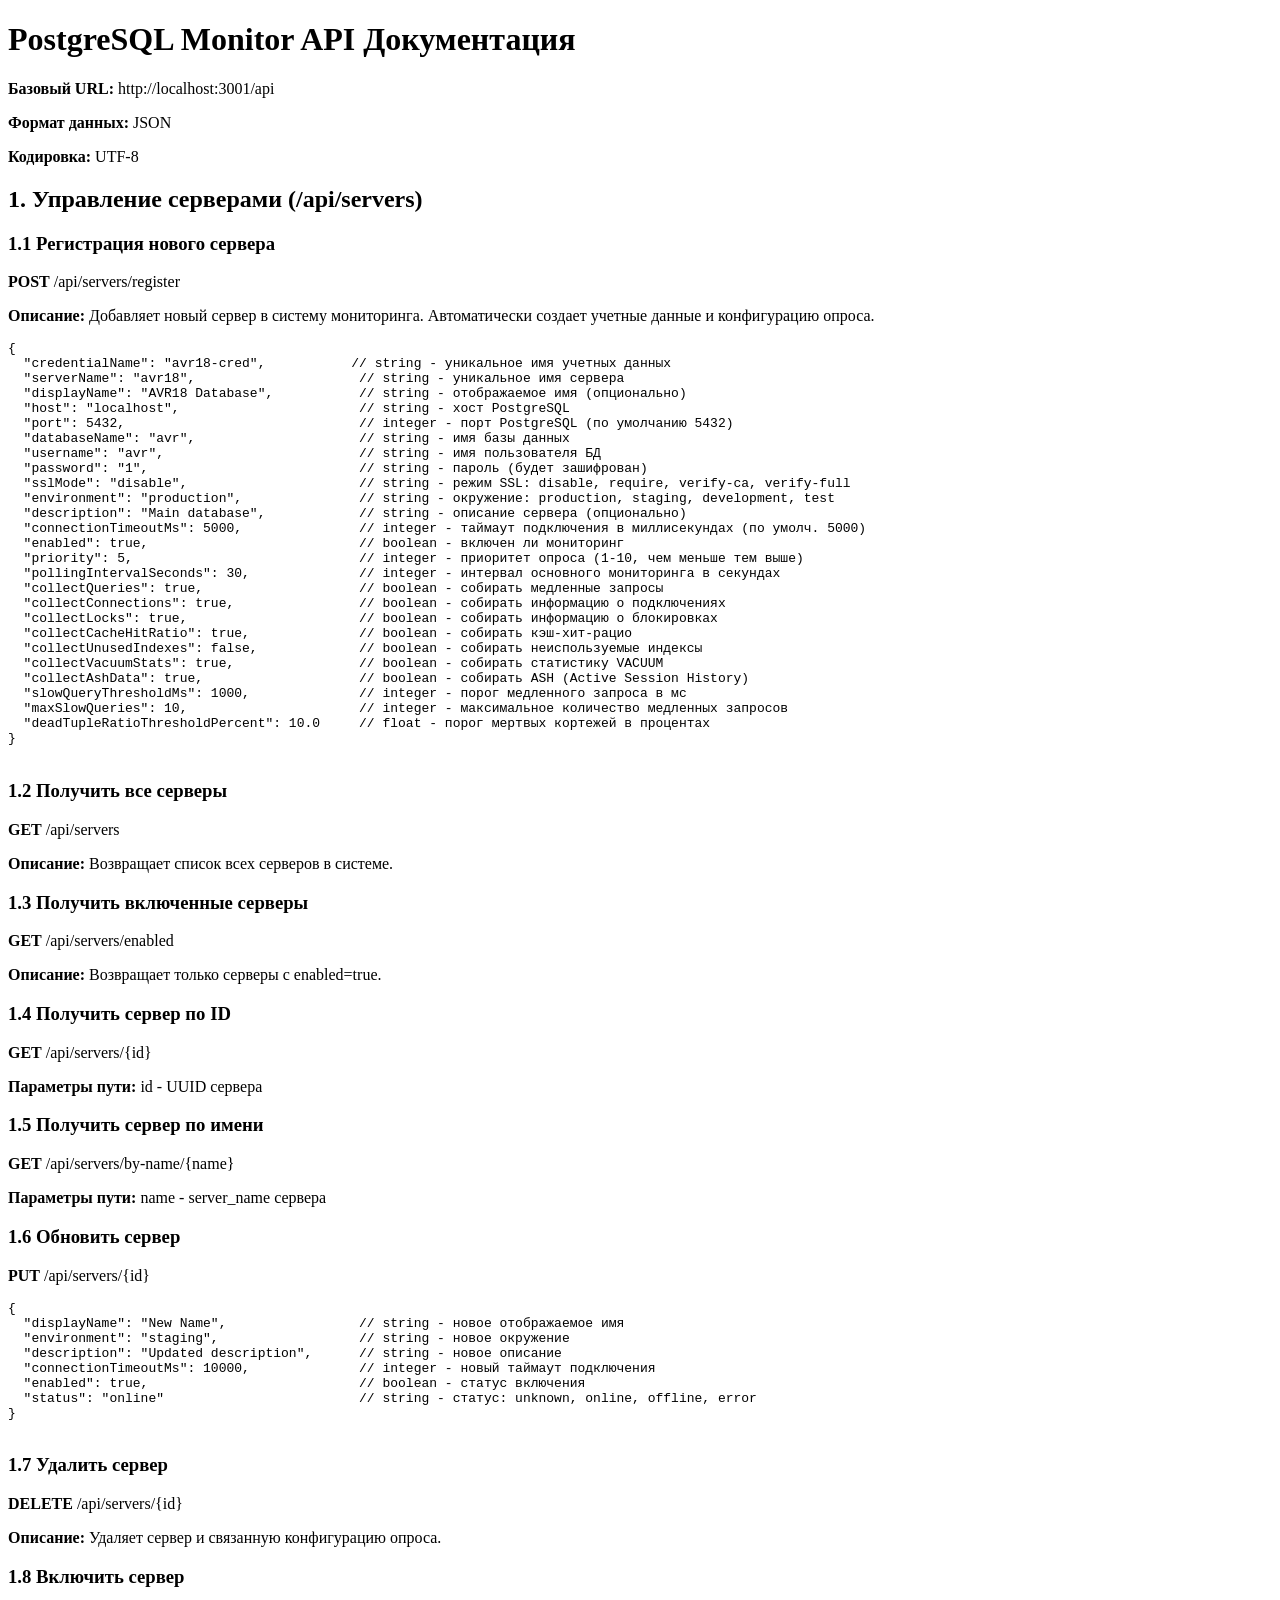
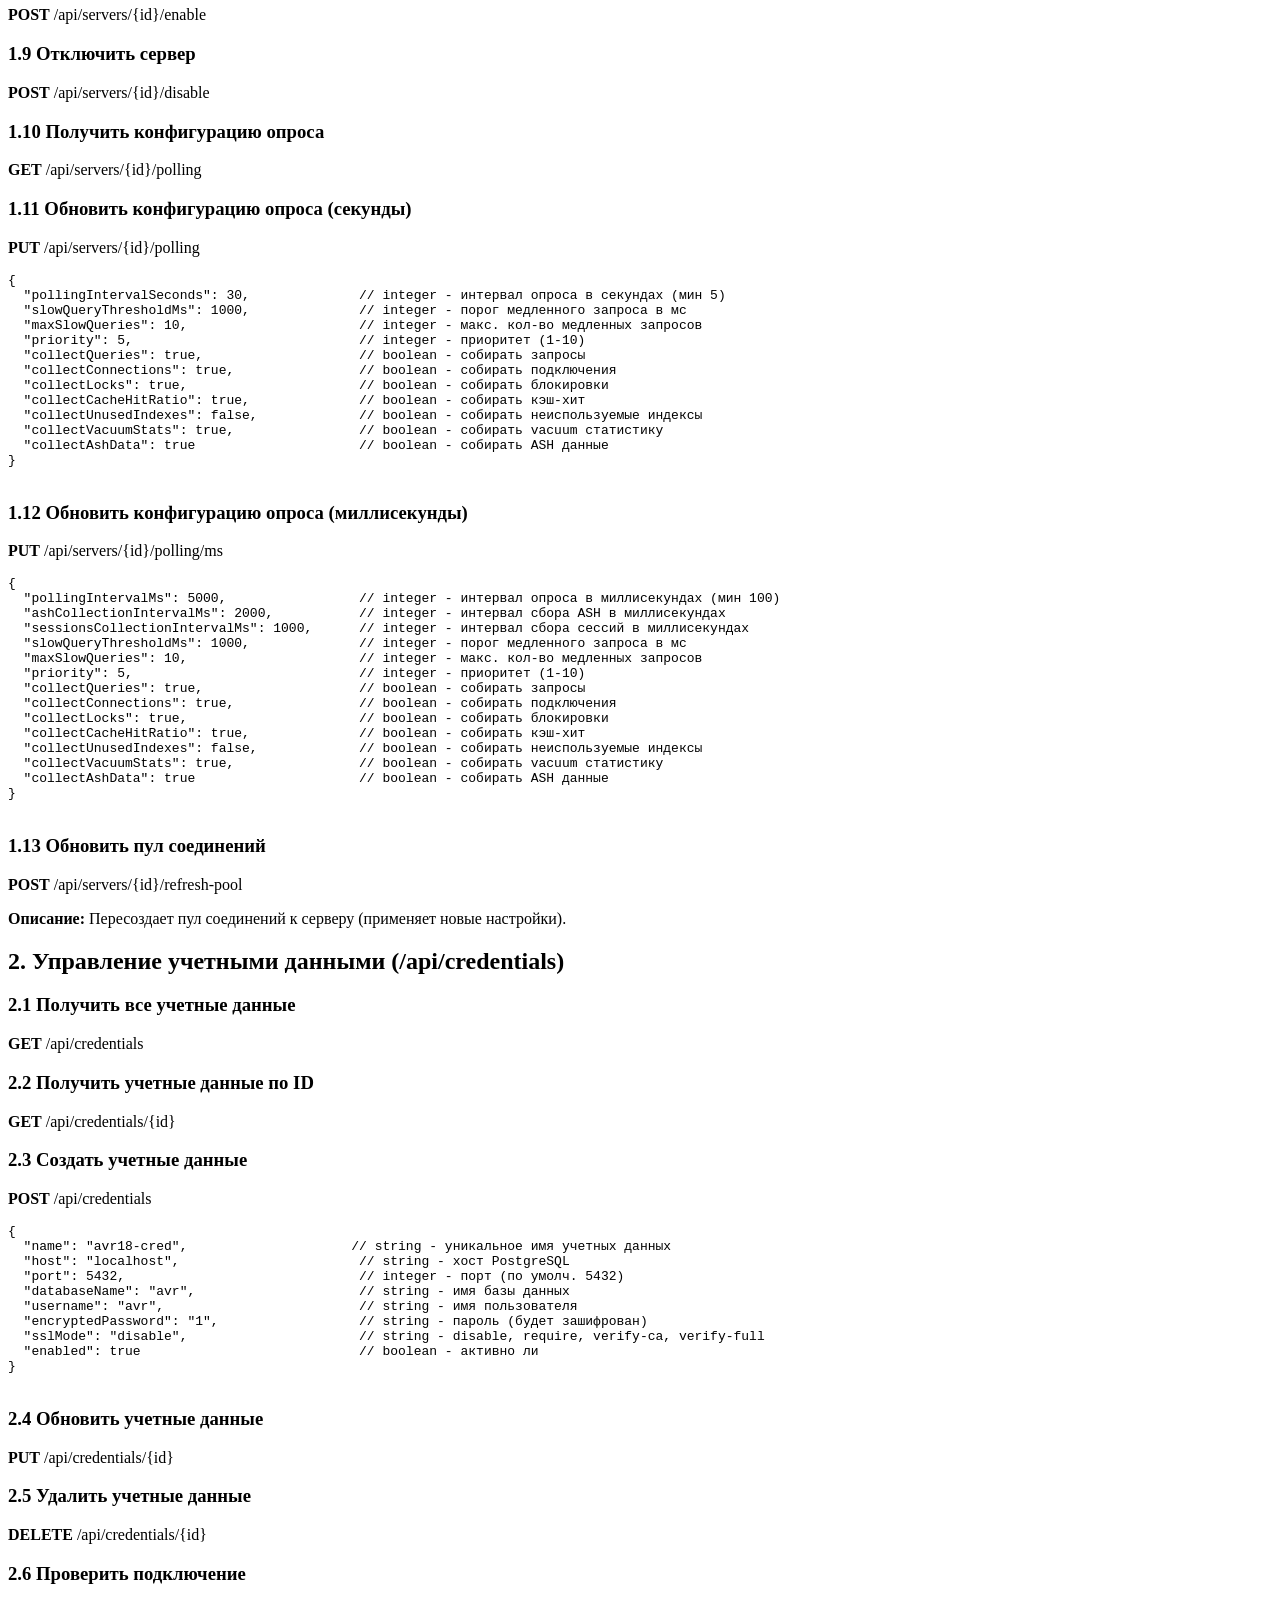
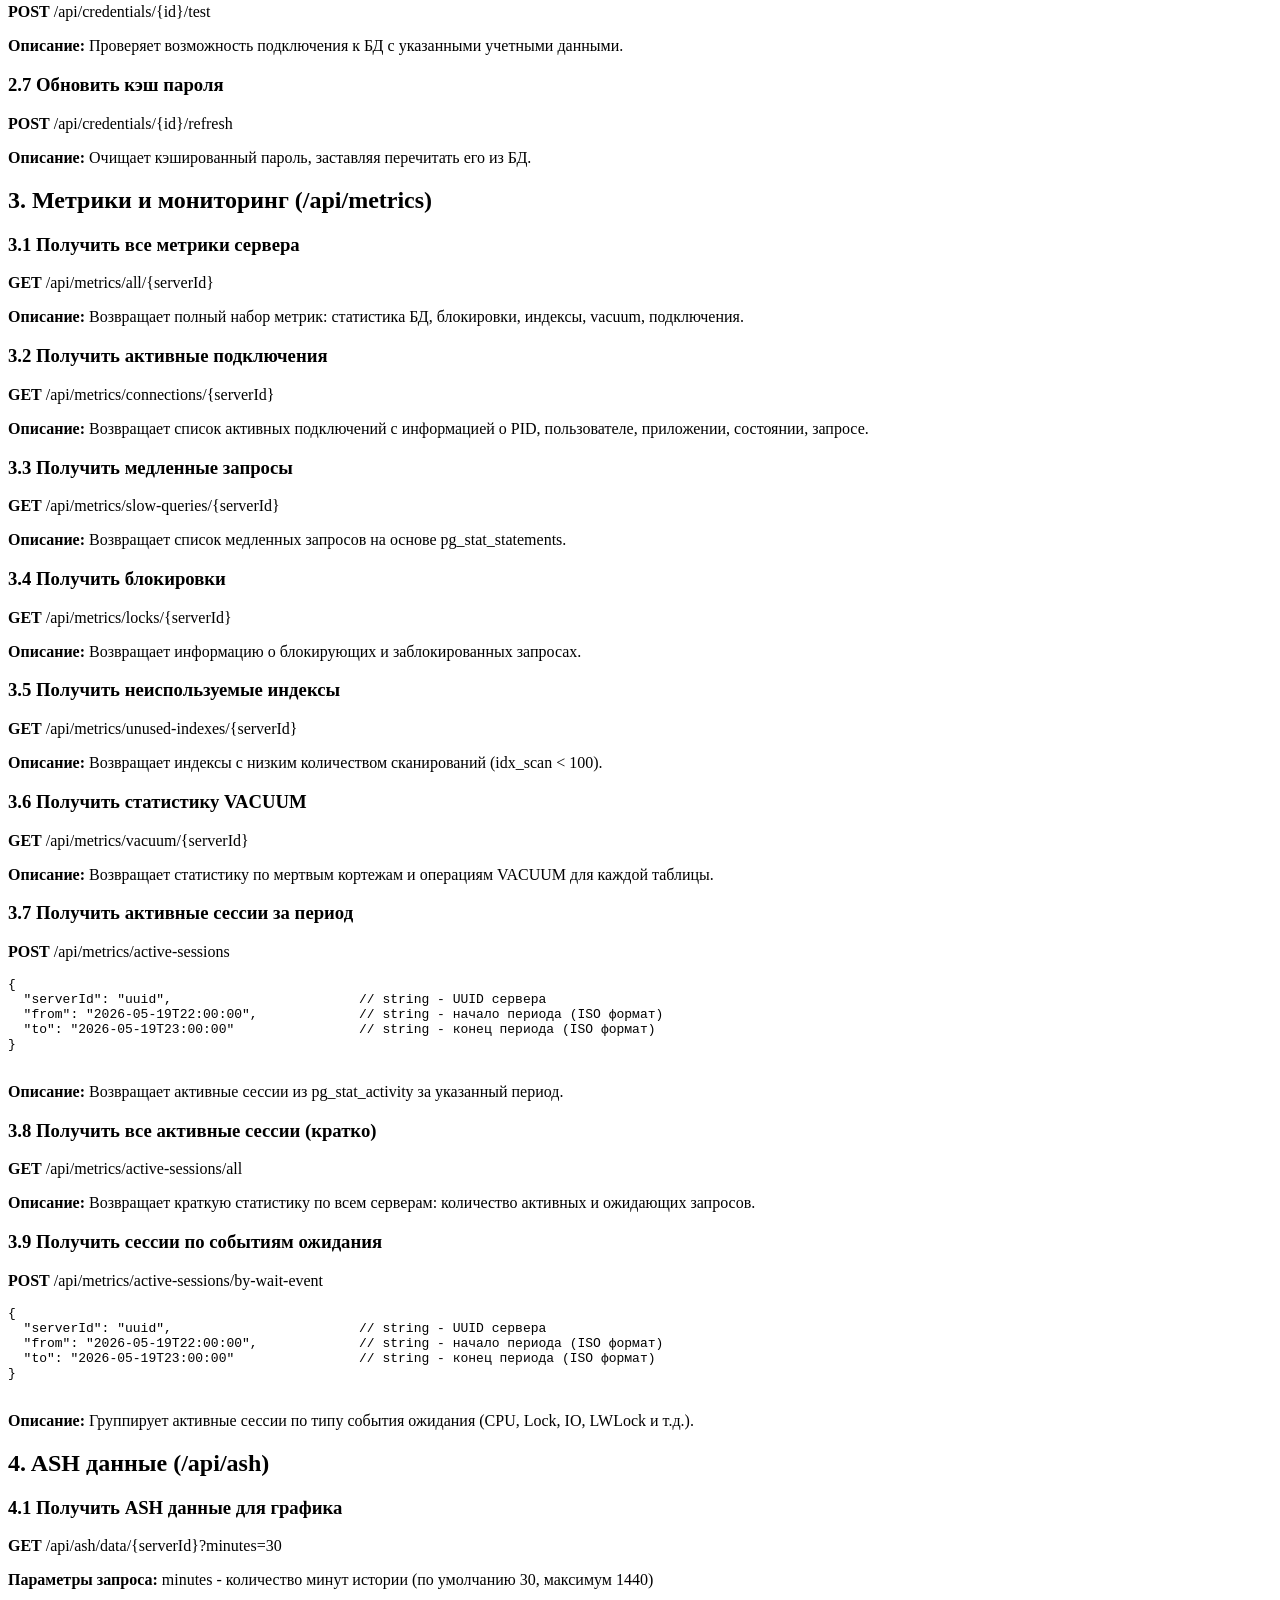
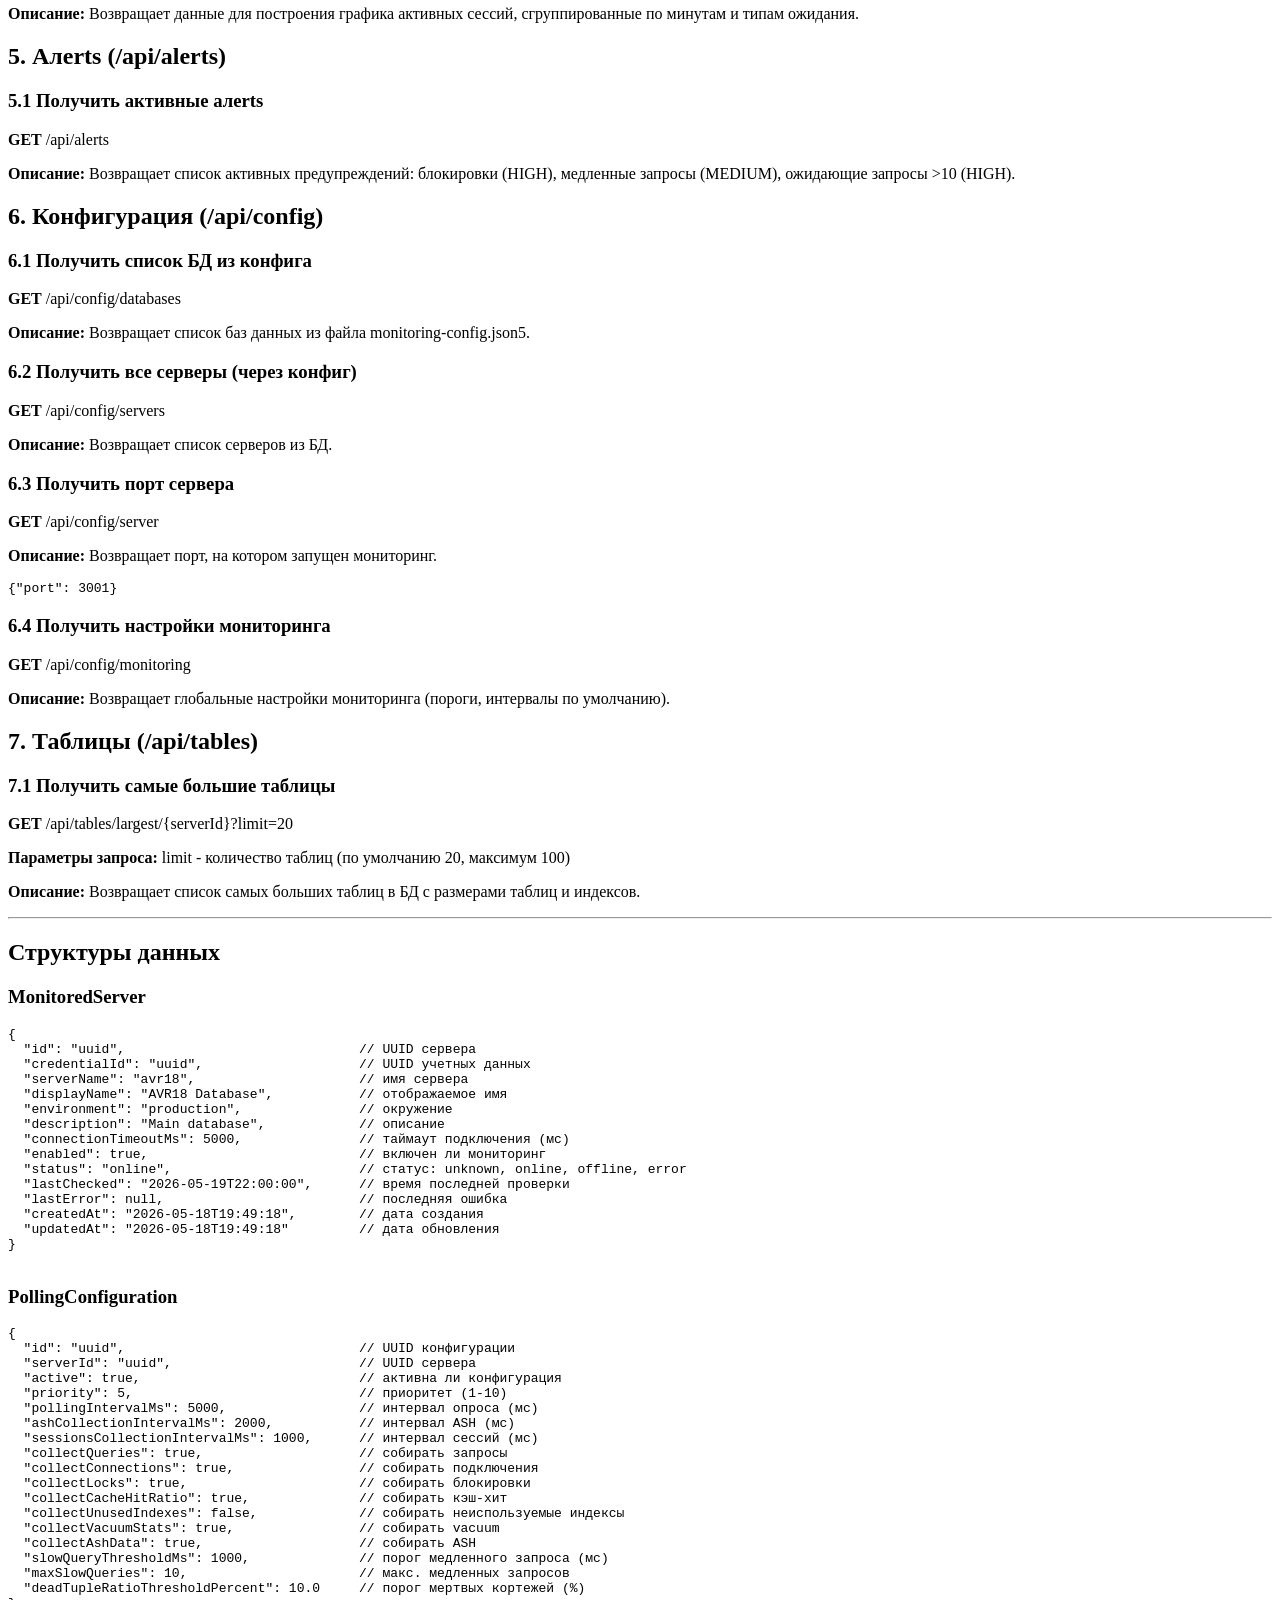
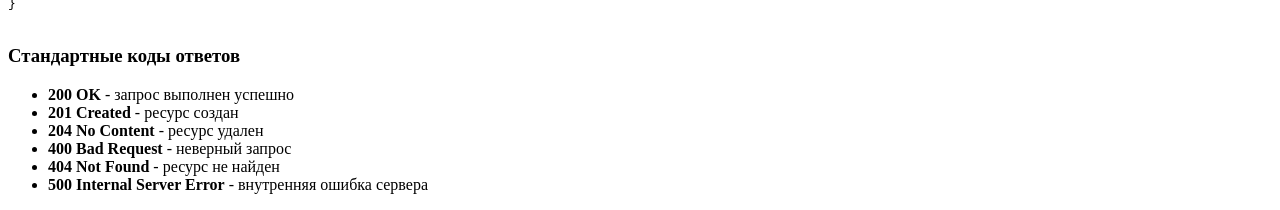
==== src/main/resources/static/api-docs.html @ e4e21ef0 "add help endpoint" ====
<!doctype html>
<html lang="ru">
  <head>
    <meta charset="UTF-8" />
    <title>PostgreSQL Monitor API Документация</title>
  </head>
  <body>
    <h1>PostgreSQL Monitor API Документация</h1>
    <p><strong>Базовый URL:</strong> http://localhost:3001/api</p>
    <p><strong>Формат данных:</strong> JSON</p>
    <p><strong>Кодировка:</strong> UTF-8</p>

    <h2>1. Управление серверами (/api/servers)</h2>

    <h3>1.1 Регистрация нового сервера</h3>
    <p><strong>POST</strong> /api/servers/register</p>
    <p>
      <strong>Описание:</strong> Добавляет новый сервер в систему мониторинга.
      Автоматически создает учетные данные и конфигурацию опроса.
    </p>
    <pre>
{
  "credentialName": "avr18-cred",           // string - уникальное имя учетных данных
  "serverName": "avr18",                     // string - уникальное имя сервера
  "displayName": "AVR18 Database",           // string - отображаемое имя (опционально)
  "host": "localhost",                       // string - хост PostgreSQL
  "port": 5432,                              // integer - порт PostgreSQL (по умолчанию 5432)
  "databaseName": "avr",                     // string - имя базы данных
  "username": "avr",                         // string - имя пользователя БД
  "password": "1",                           // string - пароль (будет зашифрован)
  "sslMode": "disable",                      // string - режим SSL: disable, require, verify-ca, verify-full
  "environment": "production",               // string - окружение: production, staging, development, test
  "description": "Main database",            // string - описание сервера (опционально)
  "connectionTimeoutMs": 5000,               // integer - таймаут подключения в миллисекундах (по умолч. 5000)
  "enabled": true,                           // boolean - включен ли мониторинг
  "priority": 5,                             // integer - приоритет опроса (1-10, чем меньше тем выше)
  "pollingIntervalSeconds": 30,              // integer - интервал основного мониторинга в секундах
  "collectQueries": true,                    // boolean - собирать медленные запросы
  "collectConnections": true,                // boolean - собирать информацию о подключениях
  "collectLocks": true,                      // boolean - собирать информацию о блокировках
  "collectCacheHitRatio": true,              // boolean - собирать кэш-хит-рацио
  "collectUnusedIndexes": false,             // boolean - собирать неиспользуемые индексы
  "collectVacuumStats": true,                // boolean - собирать статистику VACUUM
  "collectAshData": true,                    // boolean - собирать ASH (Active Session History)
  "slowQueryThresholdMs": 1000,              // integer - порог медленного запроса в мс
  "maxSlowQueries": 10,                      // integer - максимальное количество медленных запросов
  "deadTupleRatioThresholdPercent": 10.0     // float - порог мертвых кортежей в процентах
}
    </pre>

    <h3>1.2 Получить все серверы</h3>
    <p><strong>GET</strong> /api/servers</p>
    <p><strong>Описание:</strong> Возвращает список всех серверов в системе.</p>

    <h3>1.3 Получить включенные серверы</h3>
    <p><strong>GET</strong> /api/servers/enabled</p>
    <p><strong>Описание:</strong> Возвращает только серверы с enabled=true.</p>

    <h3>1.4 Получить сервер по ID</h3>
    <p><strong>GET</strong> /api/servers/{id}</p>
    <p><strong>Параметры пути:</strong> id - UUID сервера</p>

    <h3>1.5 Получить сервер по имени</h3>
    <p><strong>GET</strong> /api/servers/by-name/{name}</p>
    <p><strong>Параметры пути:</strong> name - server_name сервера</p>

    <h3>1.6 Обновить сервер</h3>
    <p><strong>PUT</strong> /api/servers/{id}</p>
    <pre>
{
  "displayName": "New Name",                 // string - новое отображаемое имя
  "environment": "staging",                  // string - новое окружение
  "description": "Updated description",      // string - новое описание
  "connectionTimeoutMs": 10000,              // integer - новый таймаут подключения
  "enabled": true,                           // boolean - статус включения
  "status": "online"                         // string - статус: unknown, online, offline, error
}
    </pre>

    <h3>1.7 Удалить сервер</h3>
    <p><strong>DELETE</strong> /api/servers/{id}</p>
    <p>
      <strong>Описание:</strong> Удаляет сервер и связанную конфигурацию опроса.
    </p>

    <h3>1.8 Включить сервер</h3>
    <p><strong>POST</strong> /api/servers/{id}/enable</p>

    <h3>1.9 Отключить сервер</h3>
    <p><strong>POST</strong> /api/servers/{id}/disable</p>

    <h3>1.10 Получить конфигурацию опроса</h3>
    <p><strong>GET</strong> /api/servers/{id}/polling</p>

    <h3>1.11 Обновить конфигурацию опроса (секунды)</h3>
    <p><strong>PUT</strong> /api/servers/{id}/polling</p>
    <pre>
{
  "pollingIntervalSeconds": 30,              // integer - интервал опроса в секундах (мин 5)
  "slowQueryThresholdMs": 1000,              // integer - порог медленного запроса в мс
  "maxSlowQueries": 10,                      // integer - макс. кол-во медленных запросов
  "priority": 5,                             // integer - приоритет (1-10)
  "collectQueries": true,                    // boolean - собирать запросы
  "collectConnections": true,                // boolean - собирать подключения
  "collectLocks": true,                      // boolean - собирать блокировки
  "collectCacheHitRatio": true,              // boolean - собирать кэш-хит
  "collectUnusedIndexes": false,             // boolean - собирать неиспользуемые индексы
  "collectVacuumStats": true,                // boolean - собирать vacuum статистику
  "collectAshData": true                     // boolean - собирать ASH данные
}
    </pre>

    <h3>1.12 Обновить конфигурацию опроса (миллисекунды)</h3>
    <p><strong>PUT</strong> /api/servers/{id}/polling/ms</p>
    <pre>
{
  "pollingIntervalMs": 5000,                 // integer - интервал опроса в миллисекундах (мин 100)
  "ashCollectionIntervalMs": 2000,           // integer - интервал сбора ASH в миллисекундах
  "sessionsCollectionIntervalMs": 1000,      // integer - интервал сбора сессий в миллисекундах
  "slowQueryThresholdMs": 1000,              // integer - порог медленного запроса в мс
  "maxSlowQueries": 10,                      // integer - макс. кол-во медленных запросов
  "priority": 5,                             // integer - приоритет (1-10)
  "collectQueries": true,                    // boolean - собирать запросы
  "collectConnections": true,                // boolean - собирать подключения
  "collectLocks": true,                      // boolean - собирать блокировки
  "collectCacheHitRatio": true,              // boolean - собирать кэш-хит
  "collectUnusedIndexes": false,             // boolean - собирать неиспользуемые индексы
  "collectVacuumStats": true,                // boolean - собирать vacuum статистику
  "collectAshData": true                     // boolean - собирать ASH данные
}
    </pre>

    <h3>1.13 Обновить пул соединений</h3>
    <p><strong>POST</strong> /api/servers/{id}/refresh-pool</p>
    <p>
      <strong>Описание:</strong> Пересоздает пул соединений к серверу (применяет
      новые настройки).
    </p>

    <h2>2. Управление учетными данными (/api/credentials)</h2>

    <h3>2.1 Получить все учетные данные</h3>
    <p><strong>GET</strong> /api/credentials</p>

    <h3>2.2 Получить учетные данные по ID</h3>
    <p><strong>GET</strong> /api/credentials/{id}</p>

    <h3>2.3 Создать учетные данные</h3>
    <p><strong>POST</strong> /api/credentials</p>
    <pre>
{
  "name": "avr18-cred",                     // string - уникальное имя учетных данных
  "host": "localhost",                       // string - хост PostgreSQL
  "port": 5432,                              // integer - порт (по умолч. 5432)
  "databaseName": "avr",                     // string - имя базы данных
  "username": "avr",                         // string - имя пользователя
  "encryptedPassword": "1",                  // string - пароль (будет зашифрован)
  "sslMode": "disable",                      // string - disable, require, verify-ca, verify-full
  "enabled": true                            // boolean - активно ли
}
    </pre>

    <h3>2.4 Обновить учетные данные</h3>
    <p><strong>PUT</strong> /api/credentials/{id}</p>

    <h3>2.5 Удалить учетные данные</h3>
    <p><strong>DELETE</strong> /api/credentials/{id}</p>

    <h3>2.6 Проверить подключение</h3>
    <p><strong>POST</strong> /api/credentials/{id}/test</p>
    <p>
      <strong>Описание:</strong> Проверяет возможность подключения к БД с
      указанными учетными данными.
    </p>

    <h3>2.7 Обновить кэш пароля</h3>
    <p><strong>POST</strong> /api/credentials/{id}/refresh</p>
    <p>
      <strong>Описание:</strong> Очищает кэшированный пароль, заставляя
      перечитать его из БД.
    </p>

    <h2>3. Метрики и мониторинг (/api/metrics)</h2>

    <h3>3.1 Получить все метрики сервера</h3>
    <p><strong>GET</strong> /api/metrics/all/{serverId}</p>
    <p>
      <strong>Описание:</strong> Возвращает полный набор метрик: статистика БД,
      блокировки, индексы, vacuum, подключения.
    </p>

    <h3>3.2 Получить активные подключения</h3>
    <p><strong>GET</strong> /api/metrics/connections/{serverId}</p>
    <p>
      <strong>Описание:</strong> Возвращает список активных подключений с
      информацией о PID, пользователе, приложении, состоянии, запросе.
    </p>

    <h3>3.3 Получить медленные запросы</h3>
    <p><strong>GET</strong> /api/metrics/slow-queries/{serverId}</p>
    <p>
      <strong>Описание:</strong> Возвращает список медленных запросов на основе
      pg_stat_statements.
    </p>

    <h3>3.4 Получить блокировки</h3>
    <p><strong>GET</strong> /api/metrics/locks/{serverId}</p>
    <p>
      <strong>Описание:</strong> Возвращает информацию о блокирующих и
      заблокированных запросах.
    </p>

    <h3>3.5 Получить неиспользуемые индексы</h3>
    <p><strong>GET</strong> /api/metrics/unused-indexes/{serverId}</p>
    <p>
      <strong>Описание:</strong> Возвращает индексы с низким количеством
      сканирований (idx_scan &lt; 100).
    </p>

    <h3>3.6 Получить статистику VACUUM</h3>
    <p><strong>GET</strong> /api/metrics/vacuum/{serverId}</p>
    <p>
      <strong>Описание:</strong> Возвращает статистику по мертвым кортежам и
      операциям VACUUM для каждой таблицы.
    </p>

    <h3>3.7 Получить активные сессии за период</h3>
    <p><strong>POST</strong> /api/metrics/active-sessions</p>
    <pre>
{
  "serverId": "uuid",                        // string - UUID сервера
  "from": "2026-05-19T22:00:00",             // string - начало периода (ISO формат)
  "to": "2026-05-19T23:00:00"                // string - конец периода (ISO формат)
}
    </pre>
    <p>
      <strong>Описание:</strong> Возвращает активные сессии из pg_stat_activity
      за указанный период.
    </p>

    <h3>3.8 Получить все активные сессии (кратко)</h3>
    <p><strong>GET</strong> /api/metrics/active-sessions/all</p>
    <p>
      <strong>Описание:</strong> Возвращает краткую статистику по всем серверам:
      количество активных и ожидающих запросов.
    </p>

    <h3>3.9 Получить сессии по событиям ожидания</h3>
    <p><strong>POST</strong> /api/metrics/active-sessions/by-wait-event</p>
    <pre>
{
  "serverId": "uuid",                        // string - UUID сервера
  "from": "2026-05-19T22:00:00",             // string - начало периода (ISO формат)
  "to": "2026-05-19T23:00:00"                // string - конец периода (ISO формат)
}
    </pre>
    <p>
      <strong>Описание:</strong> Группирует активные сессии по типу события
      ожидания (CPU, Lock, IO, LWLock и т.д.).
    </p>

    <h2>4. ASH данные (/api/ash)</h2>

    <h3>4.1 Получить ASH данные для графика</h3>
    <p><strong>GET</strong> /api/ash/data/{serverId}?minutes=30</p>
    <p>
      <strong>Параметры запроса:</strong> minutes - количество минут истории (по
      умолчанию 30, максимум 1440)
    </p>
    <p>
      <strong>Описание:</strong> Возвращает данные для построения графика
      активных сессий, сгруппированные по минутам и типам ожидания.
    </p>

    <h2>5. Алerts (/api/alerts)</h2>

    <h3>5.1 Получить активные алerts</h3>
    <p><strong>GET</strong> /api/alerts</p>
    <p>
      <strong>Описание:</strong> Возвращает список активных предупреждений:
      блокировки (HIGH), медленные запросы (MEDIUM), ожидающие запросы >10
      (HIGH).
    </p>

    <h2>6. Конфигурация (/api/config)</h2>

    <h3>6.1 Получить список БД из конфига</h3>
    <p><strong>GET</strong> /api/config/databases</p>
    <p>
      <strong>Описание:</strong> Возвращает список баз данных из файла
      monitoring-config.json5.
    </p>

    <h3>6.2 Получить все серверы (через конфиг)</h3>
    <p><strong>GET</strong> /api/config/servers</p>
    <p><strong>Описание:</strong> Возвращает список серверов из БД.</p>

    <h3>6.3 Получить порт сервера</h3>
    <p><strong>GET</strong> /api/config/server</p>
    <p>
      <strong>Описание:</strong> Возвращает порт, на котором запущен мониторинг.
    </p>
    <pre>{"port": 3001}</pre>

    <h3>6.4 Получить настройки мониторинга</h3>
    <p><strong>GET</strong> /api/config/monitoring</p>
    <p>
      <strong>Описание:</strong> Возвращает глобальные настройки мониторинга
      (пороги, интервалы по умолчанию).
    </p>

    <h2>7. Таблицы (/api/tables)</h2>

    <h3>7.1 Получить самые большие таблицы</h3>
    <p><strong>GET</strong> /api/tables/largest/{serverId}?limit=20</p>
    <p>
      <strong>Параметры запроса:</strong> limit - количество таблиц (по
      умолчанию 20, максимум 100)
    </p>
    <p>
      <strong>Описание:</strong> Возвращает список самых больших таблиц в БД с
      размерами таблиц и индексов.
    </p>

    <hr />
    <h2>Структуры данных</h2>

    <h3>MonitoredServer</h3>
    <pre>
{
  "id": "uuid",                              // UUID сервера
  "credentialId": "uuid",                    // UUID учетных данных
  "serverName": "avr18",                     // имя сервера
  "displayName": "AVR18 Database",           // отображаемое имя
  "environment": "production",               // окружение
  "description": "Main database",            // описание
  "connectionTimeoutMs": 5000,               // таймаут подключения (мс)
  "enabled": true,                           // включен ли мониторинг
  "status": "online",                        // статус: unknown, online, offline, error
  "lastChecked": "2026-05-19T22:00:00",      // время последней проверки
  "lastError": null,                         // последняя ошибка
  "createdAt": "2026-05-18T19:49:18",        // дата создания
  "updatedAt": "2026-05-18T19:49:18"         // дата обновления
}
    </pre>

    <h3>PollingConfiguration</h3>
    <pre>
{
  "id": "uuid",                              // UUID конфигурации
  "serverId": "uuid",                        // UUID сервера
  "active": true,                            // активна ли конфигурация
  "priority": 5,                             // приоритет (1-10)
  "pollingIntervalMs": 5000,                 // интервал опроса (мс)
  "ashCollectionIntervalMs": 2000,           // интервал ASH (мс)
  "sessionsCollectionIntervalMs": 1000,      // интервал сессий (мс)
  "collectQueries": true,                    // собирать запросы
  "collectConnections": true,                // собирать подключения
  "collectLocks": true,                      // собирать блокировки
  "collectCacheHitRatio": true,              // собирать кэш-хит
  "collectUnusedIndexes": false,             // собирать неиспользуемые индексы
  "collectVacuumStats": true,                // собирать vacuum
  "collectAshData": true,                    // собирать ASH
  "slowQueryThresholdMs": 1000,              // порог медленного запроса (мс)
  "maxSlowQueries": 10,                      // макс. медленных запросов
  "deadTupleRatioThresholdPercent": 10.0     // порог мертвых кортежей (%)
}
    </pre>

    <h3>Стандартные коды ответов</h3>
    <ul>
      <li><strong>200 OK</strong> - запрос выполнен успешно</li>
      <li><strong>201 Created</strong> - ресурс создан</li>
      <li><strong>204 No Content</strong> - ресурс удален</li>
      <li><strong>400 Bad Request</strong> - неверный запрос</li>
      <li><strong>404 Not Found</strong> - ресурс не найден</li>
      <li>
        <strong>500 Internal Server Error</strong> - внутренняя ошибка сервера
      </li>
    </ul>
  </body>
</html>
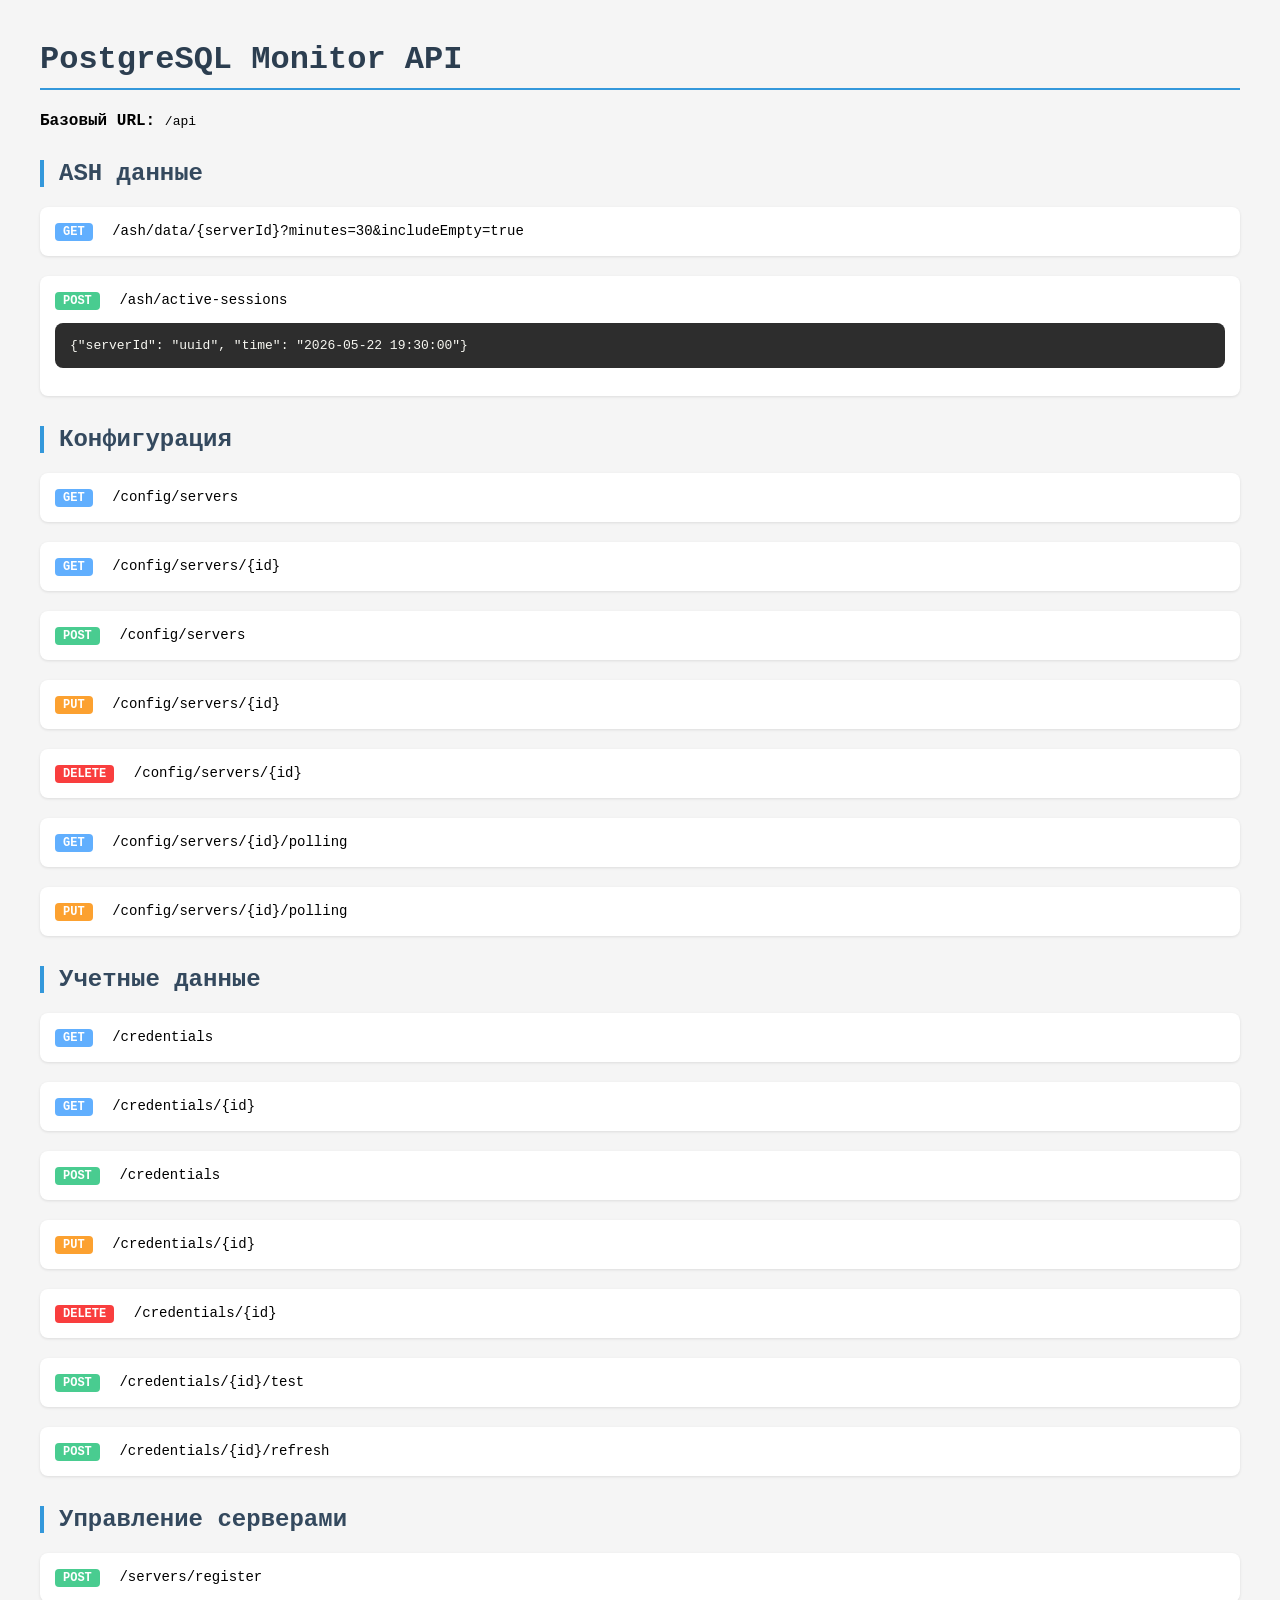
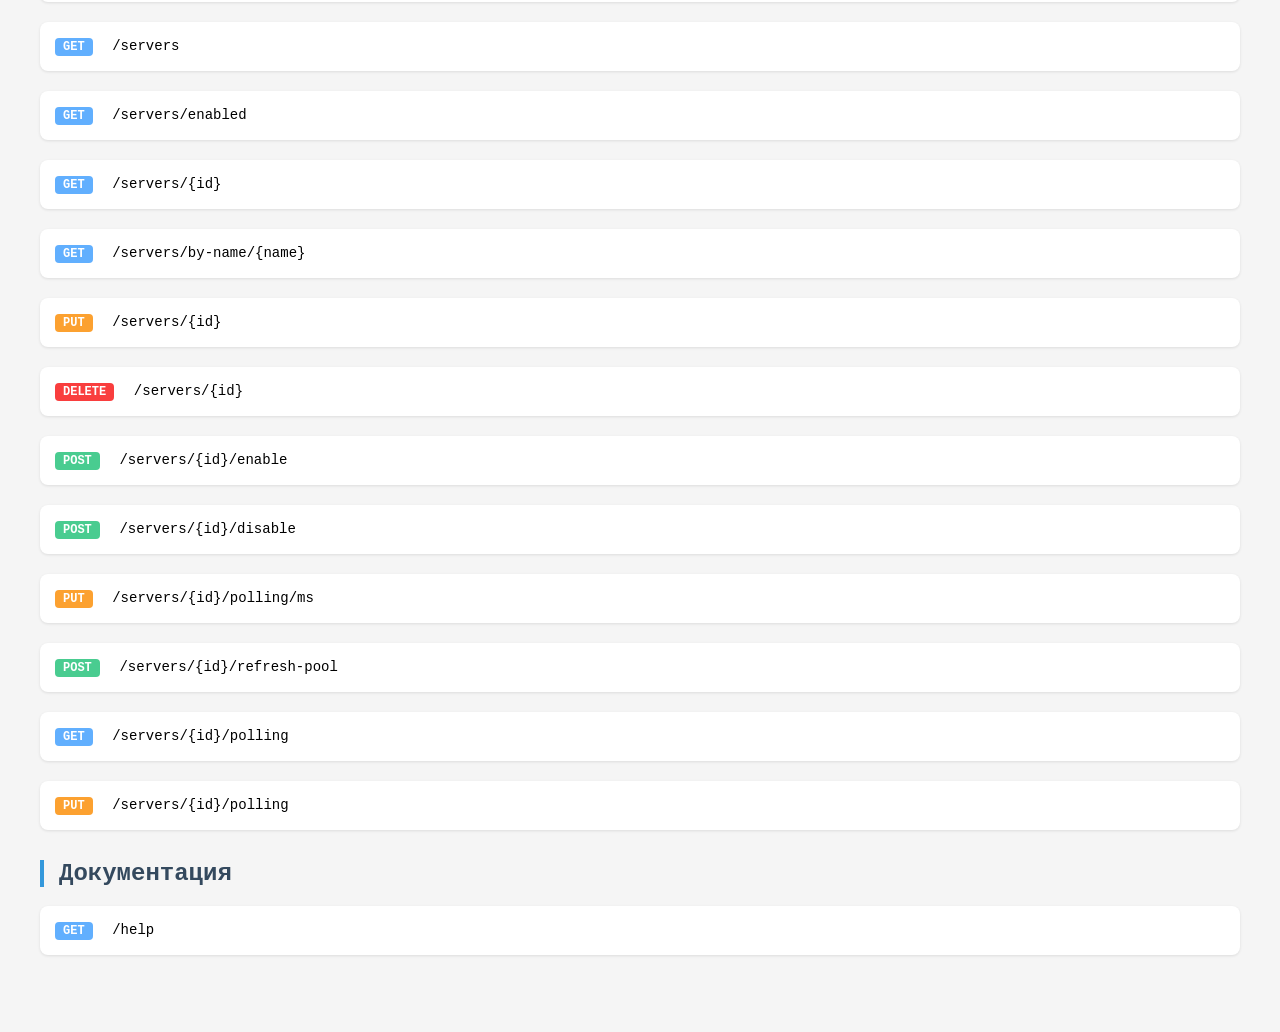
==== commit 9d8563d3: "add setup scripts" ====
--- a/src/main/resources/static/api-docs.html
+++ b/src/main/resources/static/api-docs.html
@@ -2,381 +2,204 @@
 <html lang="ru">
   <head>
     <meta charset="UTF-8" />
-    <title>PostgreSQL Monitor API Документация</title>
+    <title>PostgreSQL Monitor API</title>
+    <style>
+      body {
+        font-family:
+          -apple-system, BlinkMacSystemFont, "Segoe UI", Roboto, monospace;
+        max-width: 1200px;
+        margin: 0 auto;
+        padding: 20px;
+        background: #f5f5f5;
+      }
+      h1 {
+        color: #2c3e50;
+        border-bottom: 2px solid #3498db;
+        padding-bottom: 10px;
+      }
+      h2 {
+        color: #34495e;
+        margin-top: 30px;
+        border-left: 4px solid #3498db;
+        padding-left: 15px;
+      }
+      .endpoint {
+        background: #fff;
+        padding: 15px;
+        border-radius: 8px;
+        margin-bottom: 20px;
+        box-shadow: 0 1px 3px rgba(0, 0, 0, 0.1);
+      }
+      .method {
+        display: inline-block;
+        padding: 2px 8px;
+        border-radius: 4px;
+        font-weight: bold;
+        font-size: 12px;
+        margin-right: 10px;
+      }
+      .get {
+        background: #61affe;
+        color: white;
+      }
+      .post {
+        background: #49cc90;
+        color: white;
+      }
+      .put {
+        background: #fca130;
+        color: white;
+      }
+      .delete {
+        background: #f93e3e;
+        color: white;
+      }
+      .url {
+        font-family: monospace;
+        font-size: 14px;
+      }
+      pre {
+        background: #2d2d2d;
+        color: #f8f8f2;
+        padding: 15px;
+        border-radius: 8px;
+        overflow-x: auto;
+      }
+      hr {
+        border: none;
+        border-top: 1px solid #ddd;
+        margin: 30px 0;
+      }
+    </style>
   </head>
   <body>
-    <h1>PostgreSQL Monitor API Документация</h1>
-    <p><strong>Базовый URL:</strong> http://localhost:3001/api</p>
-    <p><strong>Формат данных:</strong> JSON</p>
-    <p><strong>Кодировка:</strong> UTF-8</p>
-
-    <h2>1. Управление серверами (/api/servers)</h2>
-
-    <h3>1.1 Регистрация нового сервера</h3>
-    <p><strong>POST</strong> /api/servers/register</p>
-    <p>
-      <strong>Описание:</strong> Добавляет новый сервер в систему мониторинга.
-      Автоматически создает учетные данные и конфигурацию опроса.
-    </p>
-    <pre>
-{
-  "credentialName": "avr18-cred",           // string - уникальное имя учетных данных
-  "serverName": "avr18",                     // string - уникальное имя сервера
-  "displayName": "AVR18 Database",           // string - отображаемое имя (опционально)
-  "host": "localhost",                       // string - хост PostgreSQL
-  "port": 5432,                              // integer - порт PostgreSQL (по умолчанию 5432)
-  "databaseName": "avr",                     // string - имя базы данных
-  "username": "avr",                         // string - имя пользователя БД
-  "password": "1",                           // string - пароль (будет зашифрован)
-  "sslMode": "disable",                      // string - режим SSL: disable, require, verify-ca, verify-full
-  "environment": "production",               // string - окружение: production, staging, development, test
-  "description": "Main database",            // string - описание сервера (опционально)
-  "connectionTimeoutMs": 5000,               // integer - таймаут подключения в миллисекундах (по умолч. 5000)
-  "enabled": true,                           // boolean - включен ли мониторинг
-  "priority": 5,                             // integer - приоритет опроса (1-10, чем меньше тем выше)
-  "pollingIntervalSeconds": 30,              // integer - интервал основного мониторинга в секундах
-  "collectQueries": true,                    // boolean - собирать медленные запросы
-  "collectConnections": true,                // boolean - собирать информацию о подключениях
-  "collectLocks": true,                      // boolean - собирать информацию о блокировках
-  "collectCacheHitRatio": true,              // boolean - собирать кэш-хит-рацио
-  "collectUnusedIndexes": false,             // boolean - собирать неиспользуемые индексы
-  "collectVacuumStats": true,                // boolean - собирать статистику VACUUM
-  "collectAshData": true,                    // boolean - собирать ASH (Active Session History)
-  "slowQueryThresholdMs": 1000,              // integer - порог медленного запроса в мс
-  "maxSlowQueries": 10,                      // integer - максимальное количество медленных запросов
-  "deadTupleRatioThresholdPercent": 10.0     // float - порог мертвых кортежей в процентах
-}
-    </pre>
-
-    <h3>1.2 Получить все серверы</h3>
-    <p><strong>GET</strong> /api/servers</p>
-    <p><strong>Описание:</strong> Возвращает список всех серверов в системе.</p>
-
-    <h3>1.3 Получить включенные серверы</h3>
-    <p><strong>GET</strong> /api/servers/enabled</p>
-    <p><strong>Описание:</strong> Возвращает только серверы с enabled=true.</p>
-
-    <h3>1.4 Получить сервер по ID</h3>
-    <p><strong>GET</strong> /api/servers/{id}</p>
-    <p><strong>Параметры пути:</strong> id - UUID сервера</p>
-
-    <h3>1.5 Получить сервер по имени</h3>
-    <p><strong>GET</strong> /api/servers/by-name/{name}</p>
-    <p><strong>Параметры пути:</strong> name - server_name сервера</p>
-
-    <h3>1.6 Обновить сервер</h3>
-    <p><strong>PUT</strong> /api/servers/{id}</p>
-    <pre>
-{
-  "displayName": "New Name",                 // string - новое отображаемое имя
-  "environment": "staging",                  // string - новое окружение
-  "description": "Updated description",      // string - новое описание
-  "connectionTimeoutMs": 10000,              // integer - новый таймаут подключения
-  "enabled": true,                           // boolean - статус включения
-  "status": "online"                         // string - статус: unknown, online, offline, error
-}
-    </pre>
-
-    <h3>1.7 Удалить сервер</h3>
-    <p><strong>DELETE</strong> /api/servers/{id}</p>
-    <p>
-      <strong>Описание:</strong> Удаляет сервер и связанную конфигурацию опроса.
-    </p>
-
-    <h3>1.8 Включить сервер</h3>
-    <p><strong>POST</strong> /api/servers/{id}/enable</p>
-
-    <h3>1.9 Отключить сервер</h3>
-    <p><strong>POST</strong> /api/servers/{id}/disable</p>
-
-    <h3>1.10 Получить конфигурацию опроса</h3>
-    <p><strong>GET</strong> /api/servers/{id}/polling</p>
-
-    <h3>1.11 Обновить конфигурацию опроса (секунды)</h3>
-    <p><strong>PUT</strong> /api/servers/{id}/polling</p>
-    <pre>
-{
-  "pollingIntervalSeconds": 30,              // integer - интервал опроса в секундах (мин 5)
-  "slowQueryThresholdMs": 1000,              // integer - порог медленного запроса в мс
-  "maxSlowQueries": 10,                      // integer - макс. кол-во медленных запросов
-  "priority": 5,                             // integer - приоритет (1-10)
-  "collectQueries": true,                    // boolean - собирать запросы
-  "collectConnections": true,                // boolean - собирать подключения
-  "collectLocks": true,                      // boolean - собирать блокировки
-  "collectCacheHitRatio": true,              // boolean - собирать кэш-хит
-  "collectUnusedIndexes": false,             // boolean - собирать неиспользуемые индексы
-  "collectVacuumStats": true,                // boolean - собирать vacuum статистику
-  "collectAshData": true                     // boolean - собирать ASH данные
-}
-    </pre>
-
-    <h3>1.12 Обновить конфигурацию опроса (миллисекунды)</h3>
-    <p><strong>PUT</strong> /api/servers/{id}/polling/ms</p>
-    <pre>
-{
-  "pollingIntervalMs": 5000,                 // integer - интервал опроса в миллисекундах (мин 100)
-  "ashCollectionIntervalMs": 2000,           // integer - интервал сбора ASH в миллисекундах
-  "sessionsCollectionIntervalMs": 1000,      // integer - интервал сбора сессий в миллисекундах
-  "slowQueryThresholdMs": 1000,              // integer - порог медленного запроса в мс
-  "maxSlowQueries": 10,                      // integer - макс. кол-во медленных запросов
-  "priority": 5,                             // integer - приоритет (1-10)
-  "collectQueries": true,                    // boolean - собирать запросы
-  "collectConnections": true,                // boolean - собирать подключения
-  "collectLocks": true,                      // boolean - собирать блокировки
-  "collectCacheHitRatio": true,              // boolean - собирать кэш-хит
-  "collectUnusedIndexes": false,             // boolean - собирать неиспользуемые индексы
-  "collectVacuumStats": true,                // boolean - собирать vacuum статистику
-  "collectAshData": true                     // boolean - собирать ASH данные
-}
-    </pre>
-
-    <h3>1.13 Обновить пул соединений</h3>
-    <p><strong>POST</strong> /api/servers/{id}/refresh-pool</p>
-    <p>
-      <strong>Описание:</strong> Пересоздает пул соединений к серверу (применяет
-      новые настройки).
-    </p>
-
-    <h2>2. Управление учетными данными (/api/credentials)</h2>
-
-    <h3>2.1 Получить все учетные данные</h3>
-    <p><strong>GET</strong> /api/credentials</p>
-
-    <h3>2.2 Получить учетные данные по ID</h3>
-    <p><strong>GET</strong> /api/credentials/{id}</p>
-
-    <h3>2.3 Создать учетные данные</h3>
-    <p><strong>POST</strong> /api/credentials</p>
-    <pre>
-{
-  "name": "avr18-cred",                     // string - уникальное имя учетных данных
-  "host": "localhost",                       // string - хост PostgreSQL
-  "port": 5432,                              // integer - порт (по умолч. 5432)
-  "databaseName": "avr",                     // string - имя базы данных
-  "username": "avr",                         // string - имя пользователя
-  "encryptedPassword": "1",                  // string - пароль (будет зашифрован)
-  "sslMode": "disable",                      // string - disable, require, verify-ca, verify-full
-  "enabled": true                            // boolean - активно ли
-}
-    </pre>
-
-    <h3>2.4 Обновить учетные данные</h3>
-    <p><strong>PUT</strong> /api/credentials/{id}</p>
-
-    <h3>2.5 Удалить учетные данные</h3>
-    <p><strong>DELETE</strong> /api/credentials/{id}</p>
-
-    <h3>2.6 Проверить подключение</h3>
-    <p><strong>POST</strong> /api/credentials/{id}/test</p>
-    <p>
-      <strong>Описание:</strong> Проверяет возможность подключения к БД с
-      указанными учетными данными.
-    </p>
-
-    <h3>2.7 Обновить кэш пароля</h3>
-    <p><strong>POST</strong> /api/credentials/{id}/refresh</p>
-    <p>
-      <strong>Описание:</strong> Очищает кэшированный пароль, заставляя
-      перечитать его из БД.
-    </p>
-
-    <h2>3. Метрики и мониторинг (/api/metrics)</h2>
-
-    <h3>3.1 Получить все метрики сервера</h3>
-    <p><strong>GET</strong> /api/metrics/all/{serverId}</p>
-    <p>
-      <strong>Описание:</strong> Возвращает полный набор метрик: статистика БД,
-      блокировки, индексы, vacuum, подключения.
-    </p>
-
-    <h3>3.2 Получить активные подключения</h3>
-    <p><strong>GET</strong> /api/metrics/connections/{serverId}</p>
-    <p>
-      <strong>Описание:</strong> Возвращает список активных подключений с
-      информацией о PID, пользователе, приложении, состоянии, запросе.
-    </p>
-
-    <h3>3.3 Получить медленные запросы</h3>
-    <p><strong>GET</strong> /api/metrics/slow-queries/{serverId}</p>
-    <p>
-      <strong>Описание:</strong> Возвращает список медленных запросов на основе
-      pg_stat_statements.
-    </p>
-
-    <h3>3.4 Получить блокировки</h3>
-    <p><strong>GET</strong> /api/metrics/locks/{serverId}</p>
-    <p>
-      <strong>Описание:</strong> Возвращает информацию о блокирующих и
-      заблокированных запросах.
-    </p>
-
-    <h3>3.5 Получить неиспользуемые индексы</h3>
-    <p><strong>GET</strong> /api/metrics/unused-indexes/{serverId}</p>
-    <p>
-      <strong>Описание:</strong> Возвращает индексы с низким количеством
-      сканирований (idx_scan &lt; 100).
-    </p>
-
-    <h3>3.6 Получить статистику VACUUM</h3>
-    <p><strong>GET</strong> /api/metrics/vacuum/{serverId}</p>
-    <p>
-      <strong>Описание:</strong> Возвращает статистику по мертвым кортежам и
-      операциям VACUUM для каждой таблицы.
-    </p>
-
-    <h3>3.7 Получить активные сессии за период</h3>
-    <p><strong>POST</strong> /api/metrics/active-sessions</p>
-    <pre>
-{
-  "serverId": "uuid",                        // string - UUID сервера
-  "from": "2026-05-19T22:00:00",             // string - начало периода (ISO формат)
-  "to": "2026-05-19T23:00:00"                // string - конец периода (ISO формат)
-}
-    </pre>
-    <p>
-      <strong>Описание:</strong> Возвращает активные сессии из pg_stat_activity
-      за указанный период.
-    </p>
-
-    <h3>3.8 Получить все активные сессии (кратко)</h3>
-    <p><strong>GET</strong> /api/metrics/active-sessions/all</p>
-    <p>
-      <strong>Описание:</strong> Возвращает краткую статистику по всем серверам:
-      количество активных и ожидающих запросов.
-    </p>
-
-    <h3>3.9 Получить сессии по событиям ожидания</h3>
-    <p><strong>POST</strong> /api/metrics/active-sessions/by-wait-event</p>
-    <pre>
-{
-  "serverId": "uuid",                        // string - UUID сервера
-  "from": "2026-05-19T22:00:00",             // string - начало периода (ISO формат)
-  "to": "2026-05-19T23:00:00"                // string - конец периода (ISO формат)
-}
-    </pre>
-    <p>
-      <strong>Описание:</strong> Группирует активные сессии по типу события
-      ожидания (CPU, Lock, IO, LWLock и т.д.).
-    </p>
-
-    <h2>4. ASH данные (/api/ash)</h2>
-
-    <h3>4.1 Получить ASH данные для графика</h3>
-    <p><strong>GET</strong> /api/ash/data/{serverId}?minutes=30</p>
-    <p>
-      <strong>Параметры запроса:</strong> minutes - количество минут истории (по
-      умолчанию 30, максимум 1440)
-    </p>
-    <p>
-      <strong>Описание:</strong> Возвращает данные для построения графика
-      активных сессий, сгруппированные по минутам и типам ожидания.
-    </p>
-
-    <h2>5. Алerts (/api/alerts)</h2>
-
-    <h3>5.1 Получить активные алerts</h3>
-    <p><strong>GET</strong> /api/alerts</p>
-    <p>
-      <strong>Описание:</strong> Возвращает список активных предупреждений:
-      блокировки (HIGH), медленные запросы (MEDIUM), ожидающие запросы >10
-      (HIGH).
-    </p>
-
-    <h2>6. Конфигурация (/api/config)</h2>
-
-    <h3>6.1 Получить список БД из конфига</h3>
-    <p><strong>GET</strong> /api/config/databases</p>
-    <p>
-      <strong>Описание:</strong> Возвращает список баз данных из файла
-      monitoring-config.json5.
-    </p>
-
-    <h3>6.2 Получить все серверы (через конфиг)</h3>
-    <p><strong>GET</strong> /api/config/servers</p>
-    <p><strong>Описание:</strong> Возвращает список серверов из БД.</p>
-
-    <h3>6.3 Получить порт сервера</h3>
-    <p><strong>GET</strong> /api/config/server</p>
-    <p>
-      <strong>Описание:</strong> Возвращает порт, на котором запущен мониторинг.
-    </p>
-    <pre>{"port": 3001}</pre>
-
-    <h3>6.4 Получить настройки мониторинга</h3>
-    <p><strong>GET</strong> /api/config/monitoring</p>
-    <p>
-      <strong>Описание:</strong> Возвращает глобальные настройки мониторинга
-      (пороги, интервалы по умолчанию).
-    </p>
-
-    <h2>7. Таблицы (/api/tables)</h2>
-
-    <h3>7.1 Получить самые большие таблицы</h3>
-    <p><strong>GET</strong> /api/tables/largest/{serverId}?limit=20</p>
-    <p>
-      <strong>Параметры запроса:</strong> limit - количество таблиц (по
-      умолчанию 20, максимум 100)
-    </p>
-    <p>
-      <strong>Описание:</strong> Возвращает список самых больших таблиц в БД с
-      размерами таблиц и индексов.
-    </p>
-
-    <hr />
-    <h2>Структуры данных</h2>
-
-    <h3>MonitoredServer</h3>
-    <pre>
-{
-  "id": "uuid",                              // UUID сервера
-  "credentialId": "uuid",                    // UUID учетных данных
-  "serverName": "avr18",                     // имя сервера
-  "displayName": "AVR18 Database",           // отображаемое имя
-  "environment": "production",               // окружение
-  "description": "Main database",            // описание
-  "connectionTimeoutMs": 5000,               // таймаут подключения (мс)
-  "enabled": true,                           // включен ли мониторинг
-  "status": "online",                        // статус: unknown, online, offline, error
-  "lastChecked": "2026-05-19T22:00:00",      // время последней проверки
-  "lastError": null,                         // последняя ошибка
-  "createdAt": "2026-05-18T19:49:18",        // дата создания
-  "updatedAt": "2026-05-18T19:49:18"         // дата обновления
-}
-    </pre>
-
-    <h3>PollingConfiguration</h3>
-    <pre>
-{
-  "id": "uuid",                              // UUID конфигурации
-  "serverId": "uuid",                        // UUID сервера
-  "active": true,                            // активна ли конфигурация
-  "priority": 5,                             // приоритет (1-10)
-  "pollingIntervalMs": 5000,                 // интервал опроса (мс)
-  "ashCollectionIntervalMs": 2000,           // интервал ASH (мс)
-  "sessionsCollectionIntervalMs": 1000,      // интервал сессий (мс)
-  "collectQueries": true,                    // собирать запросы
-  "collectConnections": true,                // собирать подключения
-  "collectLocks": true,                      // собирать блокировки
-  "collectCacheHitRatio": true,              // собирать кэш-хит
-  "collectUnusedIndexes": false,             // собирать неиспользуемые индексы
-  "collectVacuumStats": true,                // собирать vacuum
-  "collectAshData": true,                    // собирать ASH
-  "slowQueryThresholdMs": 1000,              // порог медленного запроса (мс)
-  "maxSlowQueries": 10,                      // макс. медленных запросов
-  "deadTupleRatioThresholdPercent": 10.0     // порог мертвых кортежей (%)
-}
-    </pre>
-
-    <h3>Стандартные коды ответов</h3>
-    <ul>
-      <li><strong>200 OK</strong> - запрос выполнен успешно</li>
-      <li><strong>201 Created</strong> - ресурс создан</li>
-      <li><strong>204 No Content</strong> - ресурс удален</li>
-      <li><strong>400 Bad Request</strong> - неверный запрос</li>
-      <li><strong>404 Not Found</strong> - ресурс не найден</li>
-      <li>
-        <strong>500 Internal Server Error</strong> - внутренняя ошибка сервера
-      </li>
-    </ul>
+    <h1>PostgreSQL Monitor API</h1>
+    <p><strong>Базовый URL:</strong> <code>/api</code></p>
+
+    <h2>ASH данные</h2>
+    <div class="endpoint">
+      <span class="method get">GET</span>
+      <span class="url">/ash/data/{serverId}?minutes=30&includeEmpty=true</span>
+    </div>
+    <div class="endpoint">
+      <span class="method post">POST</span>
+      <span class="url">/ash/active-sessions</span>
+      <pre>{"serverId": "uuid", "time": "2026-05-22 19:30:00"}</pre>
+    </div>
+
+    <h2>Конфигурация</h2>
+    <div class="endpoint">
+      <span class="method get">GET</span>
+      <span class="url">/config/servers</span>
+    </div>
+    <div class="endpoint">
+      <span class="method get">GET</span>
+      <span class="url">/config/servers/{id}</span>
+    </div>
+    <div class="endpoint">
+      <span class="method post">POST</span>
+      <span class="url">/config/servers</span>
+    </div>
+    <div class="endpoint">
+      <span class="method put">PUT</span>
+      <span class="url">/config/servers/{id}</span>
+    </div>
+    <div class="endpoint">
+      <span class="method delete">DELETE</span>
+      <span class="url">/config/servers/{id}</span>
+    </div>
+    <div class="endpoint">
+      <span class="method get">GET</span>
+      <span class="url">/config/servers/{id}/polling</span>
+    </div>
+    <div class="endpoint">
+      <span class="method put">PUT</span>
+      <span class="url">/config/servers/{id}/polling</span>
+    </div>
+
+    <h2>Учетные данные</h2>
+    <div class="endpoint">
+      <span class="method get">GET</span> <span class="url">/credentials</span>
+    </div>
+    <div class="endpoint">
+      <span class="method get">GET</span>
+      <span class="url">/credentials/{id}</span>
+    </div>
+    <div class="endpoint">
+      <span class="method post">POST</span>
+      <span class="url">/credentials</span>
+    </div>
+    <div class="endpoint">
+      <span class="method put">PUT</span>
+      <span class="url">/credentials/{id}</span>
+    </div>
+    <div class="endpoint">
+      <span class="method delete">DELETE</span>
+      <span class="url">/credentials/{id}</span>
+    </div>
+    <div class="endpoint">
+      <span class="method post">POST</span>
+      <span class="url">/credentials/{id}/test</span>
+    </div>
+    <div class="endpoint">
+      <span class="method post">POST</span>
+      <span class="url">/credentials/{id}/refresh</span>
+    </div>
+
+    <h2>Управление серверами</h2>
+    <div class="endpoint">
+      <span class="method post">POST</span>
+      <span class="url">/servers/register</span>
+    </div>
+    <div class="endpoint">
+      <span class="method get">GET</span> <span class="url">/servers</span>
+    </div>
+    <div class="endpoint">
+      <span class="method get">GET</span>
+      <span class="url">/servers/enabled</span>
+    </div>
+    <div class="endpoint">
+      <span class="method get">GET</span> <span class="url">/servers/{id}</span>
+    </div>
+    <div class="endpoint">
+      <span class="method get">GET</span>
+      <span class="url">/servers/by-name/{name}</span>
+    </div>
+    <div class="endpoint">
+      <span class="method put">PUT</span> <span class="url">/servers/{id}</span>
+    </div>
+    <div class="endpoint">
+      <span class="method delete">DELETE</span>
+      <span class="url">/servers/{id}</span>
+    </div>
+    <div class="endpoint">
+      <span class="method post">POST</span>
+      <span class="url">/servers/{id}/enable</span>
+    </div>
+    <div class="endpoint">
+      <span class="method post">POST</span>
+      <span class="url">/servers/{id}/disable</span>
+    </div>
+    <div class="endpoint">
+      <span class="method put">PUT</span>
+      <span class="url">/servers/{id}/polling/ms</span>
+    </div>
+    <div class="endpoint">
+      <span class="method post">POST</span>
+      <span class="url">/servers/{id}/refresh-pool</span>
+    </div>
+    <div class="endpoint">
+      <span class="method get">GET</span>
+      <span class="url">/servers/{id}/polling</span>
+    </div>
+    <div class="endpoint">
+      <span class="method put">PUT</span>
+      <span class="url">/servers/{id}/polling</span>
+    </div>
+
+    <h2>Документация</h2>
+    <div class="endpoint">
+      <span class="method get">GET</span> <span class="url">/help</span>
+    </div>
   </body>
 </html>
